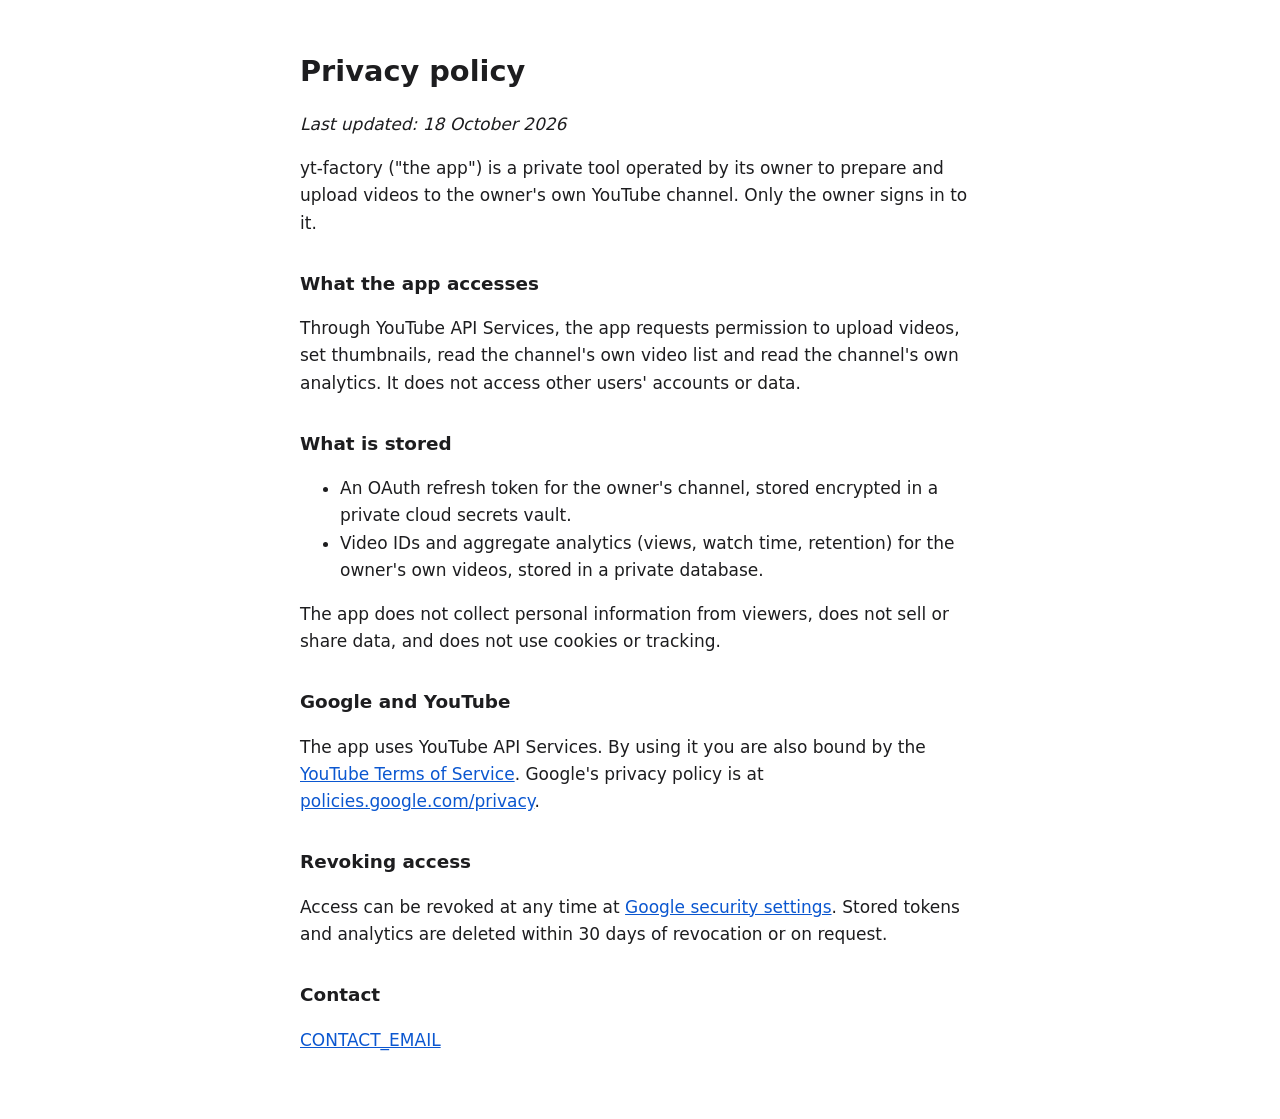
==== privacy.html @ 9483cd80 "Add privacy policy and terms pages for the YouTube API audit Co-Authored-By: Claude Opus 5.5 <norepl" ====
<!doctype html>
<html lang="en">
<head>
<meta charset="utf-8">
<meta name="viewport" content="width=device-width, initial-scale=1">
<title>Privacy policy · yt-factory</title>
<link rel="stylesheet" href="style.css">
</head>
<body>
<main>
  <h1>Privacy policy</h1>
  <p><em>Last updated: 18 October 2026</em></p>

  <p>yt-factory ("the app") is a private tool operated by its owner to prepare and upload videos to the owner's own YouTube channel. Only the owner signs in to it.</p>

  <h2>What the app accesses</h2>
  <p>Through YouTube API Services, the app requests permission to upload videos, set thumbnails, read the channel's own video list and read the channel's own analytics. It does not access other users' accounts or data.</p>

  <h2>What is stored</h2>
  <ul>
    <li>An OAuth refresh token for the owner's channel, stored encrypted in a private cloud secrets vault.</li>
    <li>Video IDs and aggregate analytics (views, watch time, retention) for the owner's own videos, stored in a private database.</li>
  </ul>
  <p>The app does not collect personal information from viewers, does not sell or share data, and does not use cookies or tracking.</p>

  <h2>Google and YouTube</h2>
  <p>The app uses YouTube API Services. By using it you are also bound by the <a href="https://www.youtube.com/t/terms">YouTube Terms of Service</a>. Google's privacy policy is at <a href="https://policies.google.com/privacy">policies.google.com/privacy</a>.</p>

  <h2>Revoking access</h2>
  <p>Access can be revoked at any time at <a href="https://security.google.com/settings/security/permissions">Google security settings</a>. Stored tokens and analytics are deleted within 30 days of revocation or on request.</p>

  <h2>Contact</h2>
  <p><a href="mailto:CONTACT_EMAIL">CONTACT_EMAIL</a></p>
</main>
</body>
</html>
---- style.css ----
:root { color-scheme: light dark; --fg: #1d1d1f; --bg: #ffffff; --link: #0b57d0; }
@media (prefers-color-scheme: dark) { :root { --fg: #e8e8ea; --bg: #141416; --link: #8ab4f8; } }
body { margin: 0; background: var(--bg); color: var(--fg); font: 17px/1.6 system-ui, -apple-system, "Segoe UI", sans-serif; }
main { max-width: 680px; margin: 0 auto; padding: 48px 16px; }
h1 { font-size: 1.8rem; margin: 0 0 8px; }
h2 { font-size: 1.15rem; margin-top: 2rem; }
a { color: var(--link); }
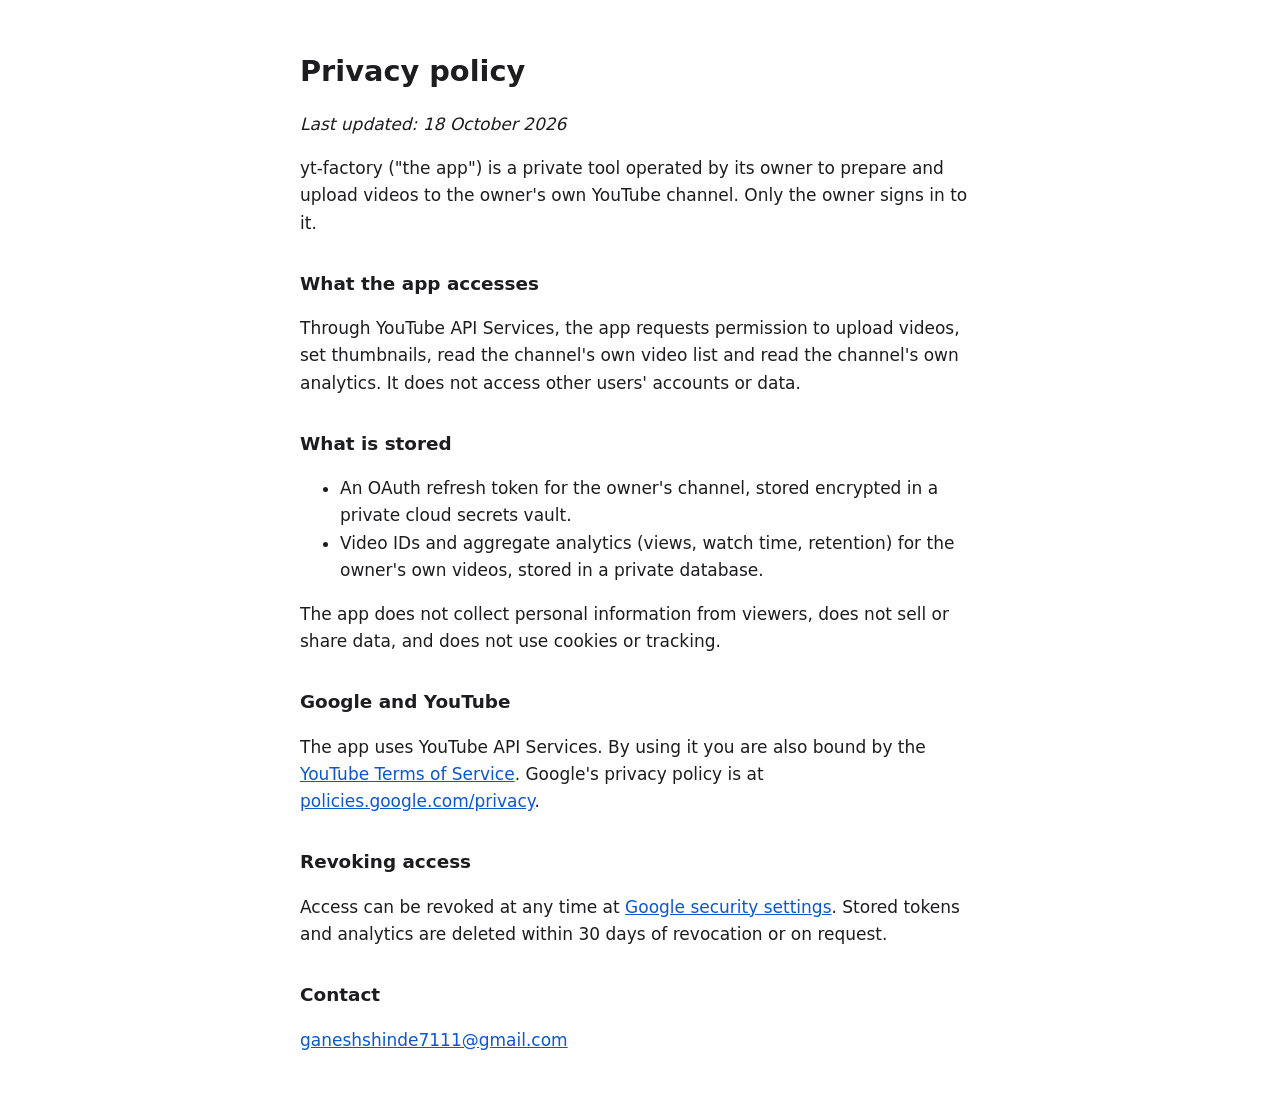
==== commit 2ae759a2: "Set contact email" ====
--- a/privacy.html
+++ b/privacy.html
@@ -30,7 +30,7 @@
   <p>Access can be revoked at any time at <a href="https://security.google.com/settings/security/permissions">Google security settings</a>. Stored tokens and analytics are deleted within 30 days of revocation or on request.</p>
 
   <h2>Contact</h2>
-  <p><a href="mailto:CONTACT_EMAIL">CONTACT_EMAIL</a></p>
+  <p><a href="mailto:ganeshshinde7111@gmail.com">ganeshshinde7111@gmail.com</a></p>
 </main>
 </body>
 </html>
